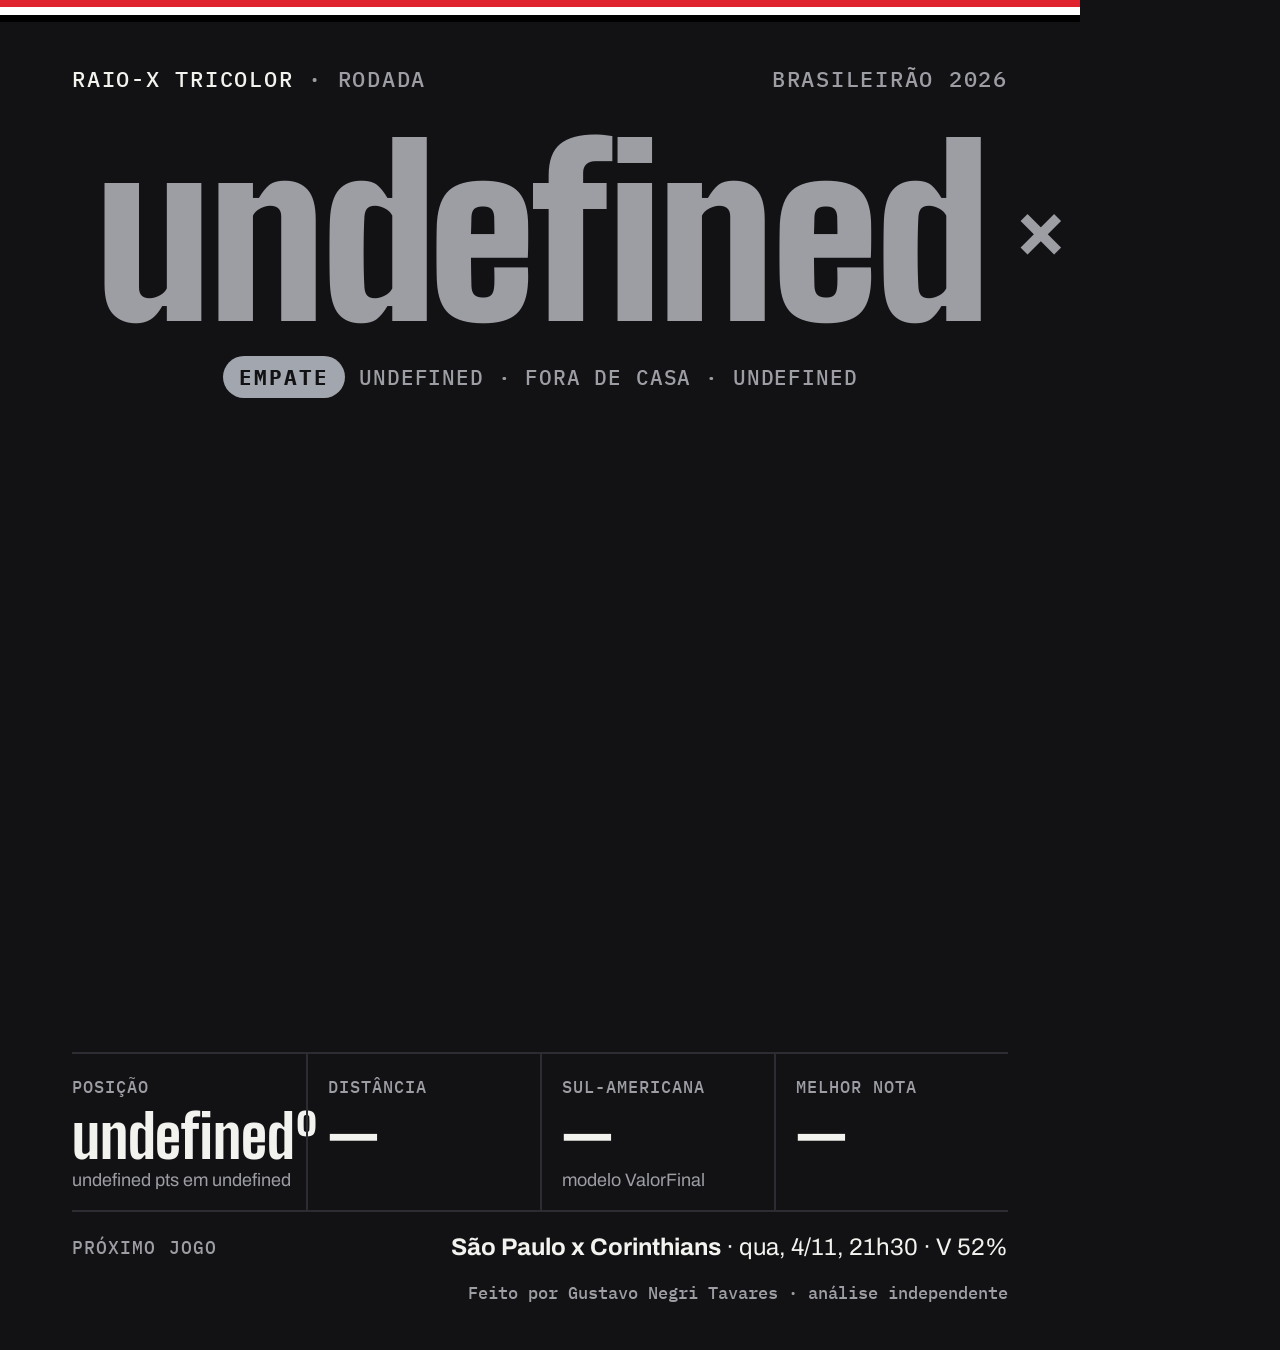
==== ferramentas/card.html @ 68fbc8b0 "Credibilidade, conteúdo novo e card para redes - Placar das previsões (aba Próximos jogos) com previ" ====
<!doctype html>
<html lang="pt-BR">
<head>
<meta charset="utf-8">
<meta name="viewport" content="width=1080">
<title>Card da rodada · Raio-X Tricolor</title>
<link rel="stylesheet" href="https://fonts.googleapis.com/css2?family=Archivo:wght@400;500;600;700&family=Big+Shoulders+Display:wght@700;800;900&family=IBM+Plex+Mono:wght@400;500&display=swap">
<style>
/* Card 1080×1350 (4:5) para Instagram e LinkedIn. Lê data/card-base.js (números) e data/card.js (textos). */
:root{--bg:#121214;--ink:#F2F2EF;--muted:#9C9EA4;--line:#2C2D32;--red:#E0242F;--win:#3FB27A;--draw:#A2A6AE;--loss:#E8484E;
  --f-display:"Big Shoulders Display","Arial Narrow",Impact,sans-serif;--f-body:"Archivo","Helvetica Neue",Arial,sans-serif;--f-mono:"IBM Plex Mono",Menlo,Consolas,monospace}
*{box-sizing:border-box;margin:0}
html,body{width:1080px;height:1350px;background:var(--bg);color:var(--ink);font-family:var(--f-body);-webkit-font-smoothing:antialiased;overflow:hidden}
.card{position:relative;width:1080px;height:1350px;padding:0 72px;display:flex;flex-direction:column}
.stripe{position:absolute;left:0;right:0;top:0;height:22px;background:linear-gradient(to bottom,var(--red) 0 33.3%,#fff 33.3% 66.6%,#000 66.6% 100%)}
.top{display:flex;justify-content:space-between;align-items:baseline;margin-top:64px;font:500 22px var(--f-mono);letter-spacing:.08em;text-transform:uppercase;color:var(--muted)}
.top b{color:var(--ink);font-weight:500}
.score{display:grid;grid-template-columns:minmax(0,1fr) auto minmax(0,1fr);align-items:center;gap:24px;margin-top:46px}
.team{font:800 46px/1 var(--f-display);text-transform:uppercase;letter-spacing:.01em}
.team.r{text-align:right}
.team.me{color:var(--ink)}.team.op{color:var(--muted)}
.nums{font:900 230px/.82 var(--f-display);font-variant-numeric:tabular-nums;display:flex;gap:28px;align-items:center;letter-spacing:-.01em}
.nums i{font-style:normal;font-size:120px;color:var(--muted);font-weight:700}
.nums .me{color:var(--ink)}.nums .op{color:var(--muted)}
.res{display:flex;gap:14px;align-items:center;justify-content:center;margin-top:28px;font:500 21px var(--f-mono);color:var(--muted);letter-spacing:.04em;text-transform:uppercase}
.pill{font:700 21px var(--f-mono);letter-spacing:.1em;padding:7px 16px;border-radius:999px;color:#fff}
.pill.V{background:var(--win)}.pill.E{background:var(--draw);color:#121214}.pill.D{background:var(--loss)}
.gols{display:grid;grid-template-columns:1fr 1fr;gap:28px;margin-top:22px;font:400 20px/1.45 var(--f-mono);color:var(--muted)}
.gols div:last-child{text-align:right}
h1{font:900 82px/.92 var(--f-display);text-transform:uppercase;margin-top:48px;letter-spacing:-.005em;text-wrap:balance}
ol{list-style:none;padding:0;margin-top:30px;display:grid;gap:22px;counter-reset:d}
li{display:grid;grid-template-columns:54px 1fr;gap:18px;font-size:29px;line-height:1.32;counter-increment:d}
li::before{content:counter(d);font:900 54px/1 var(--f-display);color:var(--red)}
.kpis{display:grid;grid-template-columns:repeat(4,minmax(0,1fr));border-top:2px solid var(--line);border-bottom:2px solid var(--line);margin-top:auto}
.kpi{padding:22px 0 20px;border-left:2px solid var(--line);padding-left:20px}.kpi:first-child{border-left:0;padding-left:0}
.kpi .k{font:500 17px var(--f-mono);letter-spacing:.06em;text-transform:uppercase;color:var(--muted)}
.kpi .v{font:800 60px/1 var(--f-display);margin-top:8px;font-variant-numeric:tabular-nums}
.kpi .d{font-size:18px;color:var(--muted);margin-top:4px;white-space:nowrap;overflow:hidden;text-overflow:ellipsis}
.next{display:flex;justify-content:space-between;align-items:center;gap:20px;padding:22px 0;font-size:24px}
.next b{font-weight:700}.next span{font:500 18px var(--f-mono);color:var(--muted);letter-spacing:.06em;text-transform:uppercase}
.foot{display:flex;justify-content:space-between;align-items:center;gap:16px;padding:0 0 46px;font:500 17px var(--f-mono);color:var(--muted);white-space:nowrap}
.foot .link{color:var(--ink);font-weight:500}
.wm{position:absolute;right:-30px;top:540px;font:900 300px/1 var(--f-display);color:#fff;opacity:.025;transform:rotate(-90deg);transform-origin:right top;white-space:nowrap;pointer-events:none}
</style>
</head>
<body>
<div class="card" id="card">
  <div class="stripe"></div>
  <div class="wm" aria-hidden="true">RAIO-X</div>
  <div class="top"><span><b>Raio-X Tricolor</b> · rodada <b id="rd"></b></span><span>Brasileirão 2026</span></div>
  <div class="score"><div class="team" id="t1"></div><div class="nums" id="nums"></div><div class="team r" id="t2"></div></div>
  <div class="res" id="res"></div>
  <div class="gols" id="gols"></div>
  <h1 id="manchete"></h1>
  <ol id="dest"></ol>
  <div class="kpis" id="kpis"></div>
  <div class="next" id="next"></div>
  <div class="foot"><span class="link" id="link"></span><span>Feito por Gustavo Negri Tavares · análise independente</span></div>
</div>
<script src="../data/card-base.js"></script>
<script src="../data/card.js"></script>
<script src="../data/escalacoes.js"></script>
<script>
(function(){
  var B=window.CARD_BASE||{},C=window.CARD||{},N=(window.ESCALACOES||[])[0];
  function $(i){return document.getElementById(i);}
  function br(v,d){return Number(v).toFixed(d).replace('.',',');}
  function esc(s){return String(s).replace(/[&<>]/g,function(c){return {'&':'&amp;','<':'&lt;','>':'&gt;'}[c];});}
  var res=B.gf>B.ga?'V':B.gf===B.ga?'E':'D',RN={V:'Vitória',E:'Empate',D:'Derrota'};
  $('rd').textContent=B.rodada;
  var me='<span class="me">'+B.gf+'</span>',op='<span class="op">'+B.ga+'</span>';
  $('t1').textContent=B.casa?'São Paulo':B.adv;$('t1').className='team '+(B.casa?'me':'op');
  $('t2').textContent=B.casa?B.adv:'São Paulo';$('t2').className='team r '+(B.casa?'op':'me');
  $('nums').innerHTML=(B.casa?me:op)+'<i>×</i>'+(B.casa?op:me);
  $('res').innerHTML='<span class="pill '+res+'">'+RN[res]+'</span><span>'+B.data+' · '+(B.casa?'Morumbis':'fora de casa')+' · '+B.formacao+'</span>';
  var gn=(B.gols||{}).nos||[],ge=(B.gols||{}).eles||[];
  $('gols').innerHTML='<div>'+(B.casa?gn:ge).map(esc).join('<br>')+'</div><div>'+(B.casa?ge:gn).map(esc).join('<br>')+'</div>';
  $('manchete').textContent=C.manchete||'';
  $('dest').innerHTML=(C.destaques||[]).slice(0,3).map(function(x){return '<li><span>'+esc(x)+'</span></li>';}).join('');
  var k=[['Posição',B.posicao+'º',B.pts+' pts em '+B.jogos],['Distância',B.atras7!=null?'−'+B.atras7:'—',B.atras7!=null?'para o 7º ('+B.setimo+')':''],['Sul-Americana',C.sulamericana!=null?C.sulamericana+'%':'—','modelo ValorFinal'],['Melhor nota',B.melhor?br(B.melhor.nota,1):'—',B.melhor?B.melhor.nome:'']];
  $('kpis').innerHTML=k.map(function(x){return '<div class="kpi"><div class="k">'+x[0]+'</div><div class="v">'+x[1]+'</div><div class="d">'+esc(x[2])+'</div></div>';}).join('');
  if(N)$('next').innerHTML='<span>Próximo jogo</span><div><b>'+(N.home?'São Paulo x '+N.opp:N.opp+' x São Paulo')+'</b> · '+N.date.replace(/\s*·\s*/,', ')+' · V '+Math.round(N.prob[0])+'%</div>';
  $('link').textContent=C.link||'';
  // reduz a manchete se ela quebrar em mais de duas linhas
  var h=$('manchete'),fs=82;while(h.scrollHeight>fs*0.92*2+8&&fs>56){fs-=4;h.style.fontSize=fs+'px';}
  document.body.setAttribute('data-pronto','1');
})();
</script>
</body>
</html>
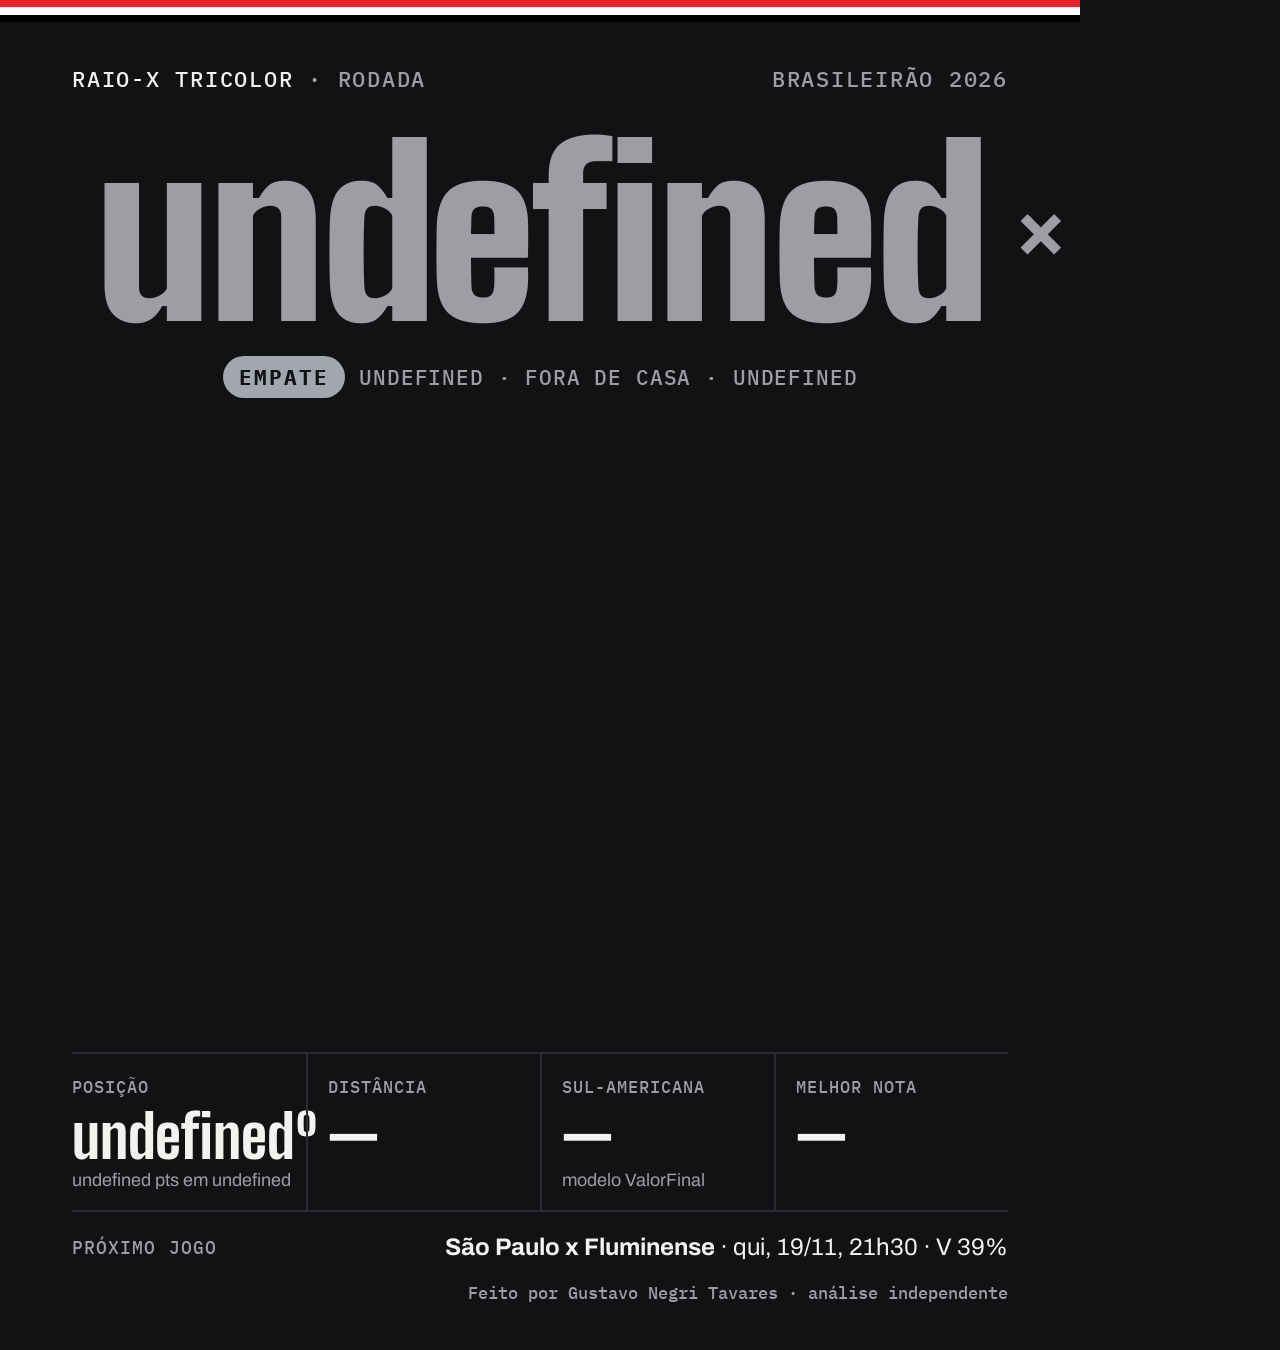
==== commit c2b242a0: "Raio-X R34: São Paulo 0 x 0 Corinthians, achados, reta final e reels pós-jogo Co-Authored-By: Claude" ====
--- a/ferramentas/card.html
+++ b/ferramentas/card.html
@@ -71,8 +71,9 @@
   var me='<span class="me">'+B.gf+'</span>',op='<span class="op">'+B.ga+'</span>';
   $('t1').textContent=B.casa?'São Paulo':B.adv;$('t1').className='team '+(B.casa?'me':'op');
   $('t2').textContent=B.casa?B.adv:'São Paulo';$('t2').className='team r '+(B.casa?'op':'me');
+  ['t1','t2'].forEach(function(id){var e=$(id),s=46;while(e.scrollWidth>e.clientWidth&&s>28){s-=2;e.style.fontSize=s+'px';}});
   $('nums').innerHTML=(B.casa?me:op)+'<i>×</i>'+(B.casa?op:me);
-  $('res').innerHTML='<span class="pill '+res+'">'+RN[res]+'</span><span>'+B.data+' · '+(B.casa?'Morumbis':'fora de casa')+' · '+B.formacao+'</span>';
+  $('res').innerHTML='<span class="pill '+res+'">'+RN[res]+'</span><span>'+B.data+' · '+(C.estadio||(B.casa?'Morumbis':'fora de casa'))+' · '+B.formacao+'</span>';
   var gn=(B.gols||{}).nos||[],ge=(B.gols||{}).eles||[];
   $('gols').innerHTML='<div>'+(B.casa?gn:ge).map(esc).join('<br>')+'</div><div>'+(B.casa?ge:gn).map(esc).join('<br>')+'</div>';
   $('manchete').textContent=C.manchete||'';
